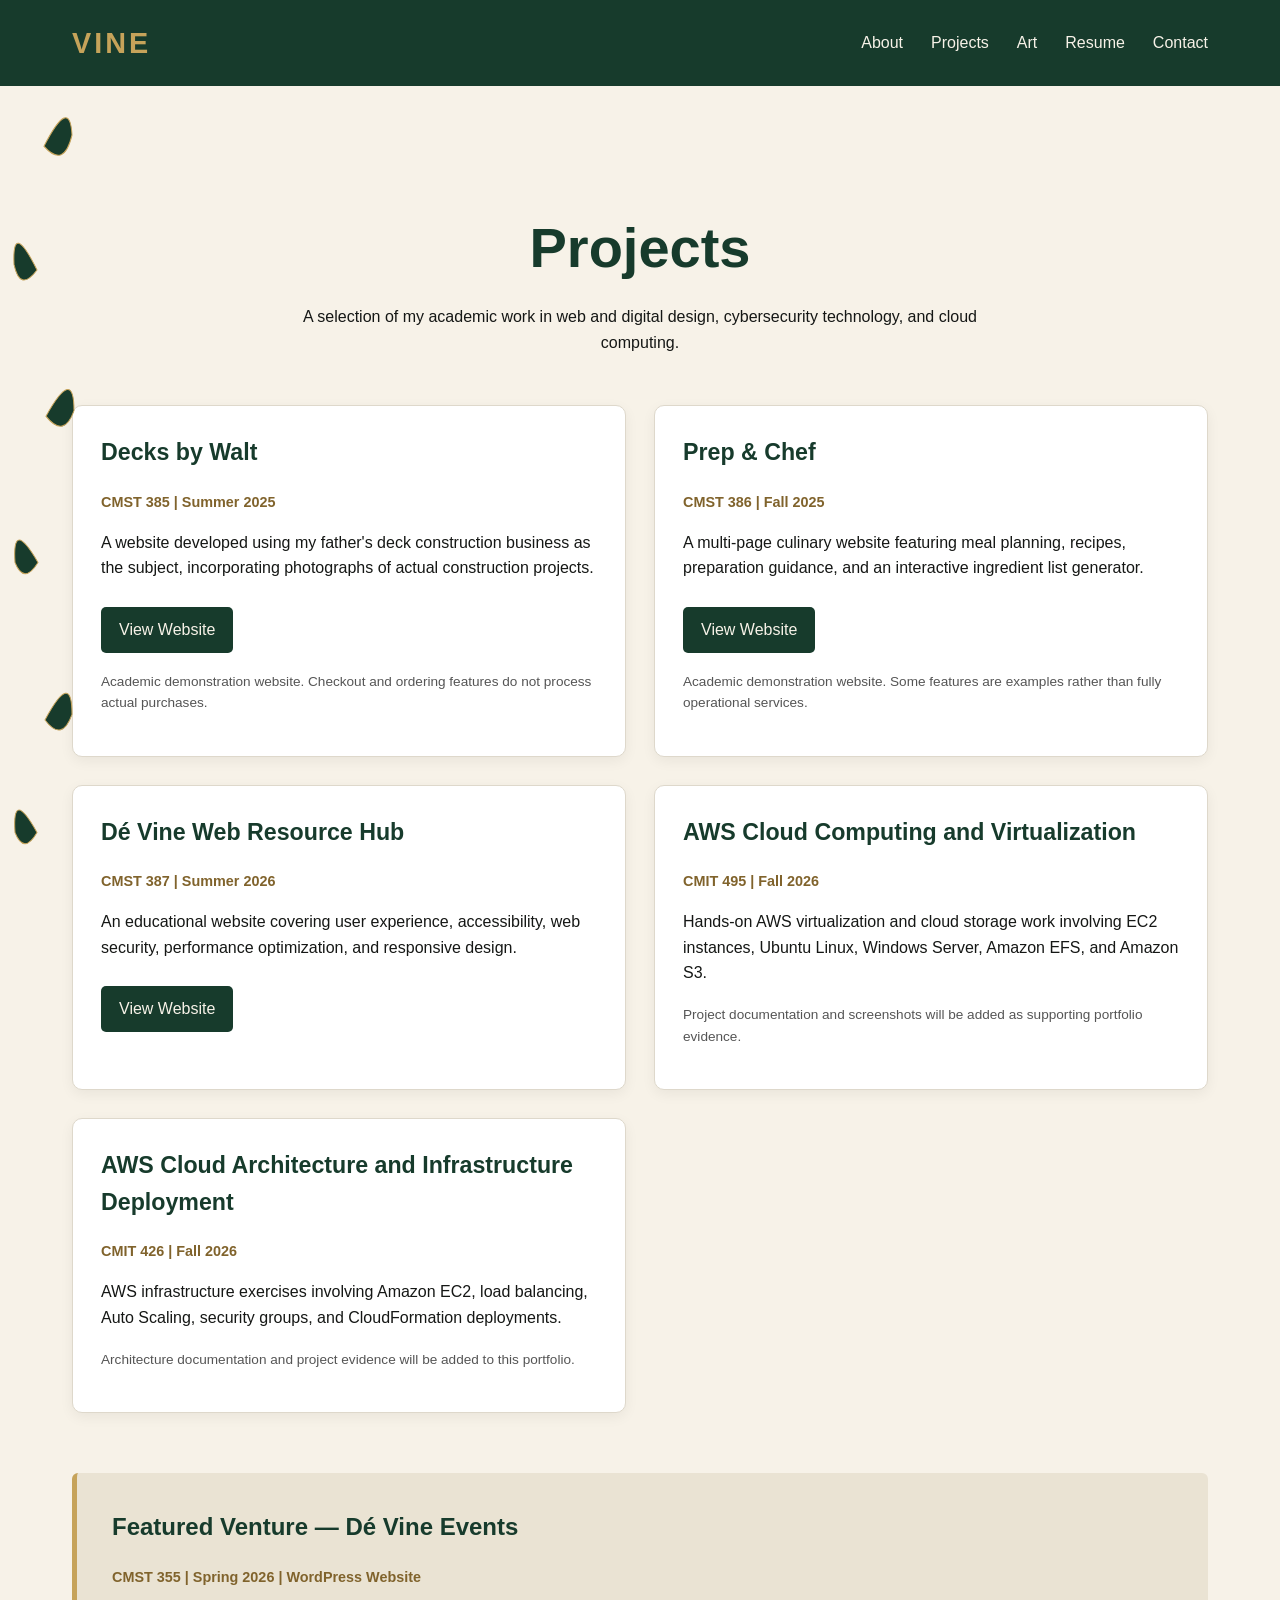
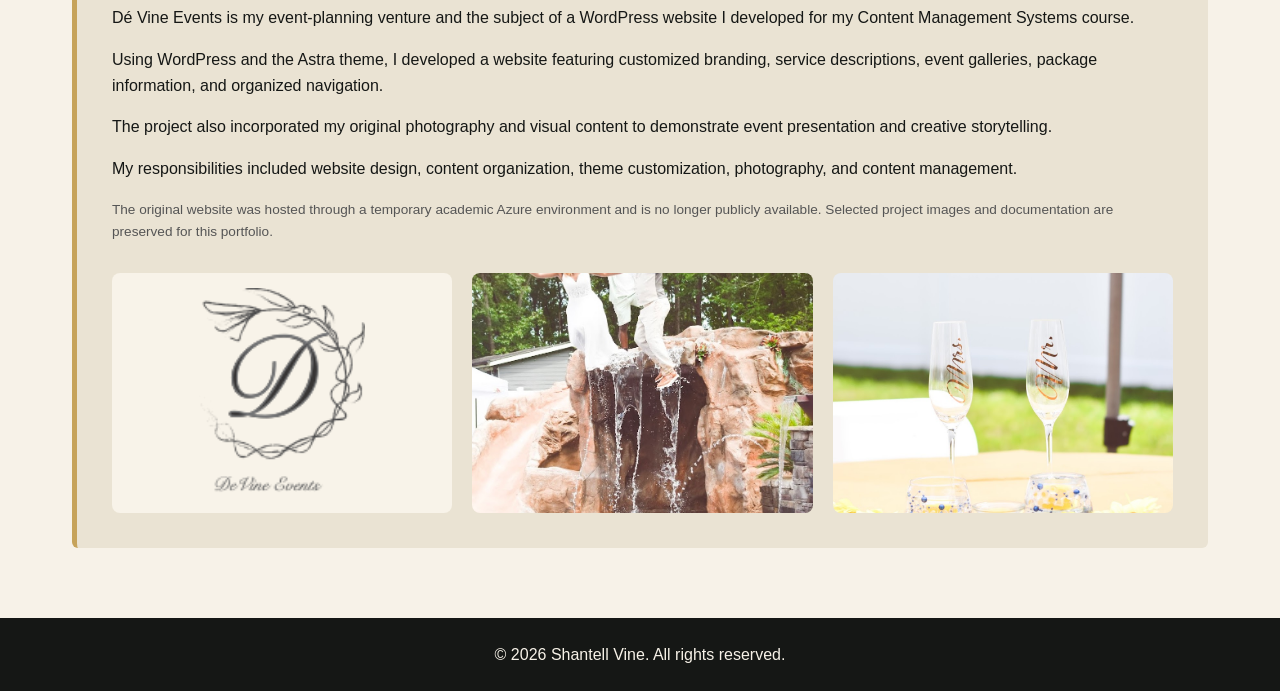
==== projects.html @ 7d953e31 "Initial VINE Portfolio website" ====
<!DOCTYPE html>
<html lang="en">
<head>
  <meta charset="UTF-8">
  <meta name="viewport" content="width=device-width, initial-scale=1.0">
  <meta name="description" content="Web design and cybersecurity projects by Shantell Vine.">
  <title>Projects | VINE</title>
  <link rel="stylesheet" href="css/styles.css">
</head>

<body>

  <!-- VINE — Decorative Living Vine -->
  <div class="living-vine" aria-hidden="true">
    <svg viewBox="0 0 65 800"
         preserveAspectRatio="none"
         xmlns="http://www.w3.org/2000/svg">

      <!-- Growing stem -->
      <path class="living-vine-stem"
            d="M 30 0
               C 55 120, 5 200, 30 300
               S 55 480, 30 580
               S 5 720, 30 800" />

      <!-- Botanical leaves -->
      <path class="living-vine-leaf"
            d="M 32 130 Q 58 85 60 120 Q 52 150 32 130 Z" />

      <path class="living-vine-leaf"
            d="M 25 240 Q 0 195 2 235 Q 8 260 25 240 Z" />

      <path class="living-vine-leaf"
            d="M 34 370 Q 62 325 62 365 Q 52 390 34 370 Z" />

      <path class="living-vine-leaf"
            d="M 26 500 Q 0 460 3 500 Q 12 520 26 500 Z" />

      <path class="living-vine-leaf"
            d="M 33 640 Q 60 595 60 635 Q 50 660 33 640 Z" />

      <path class="living-vine-leaf"
            d="M 25 740 Q 0 700 3 740 Q 12 760 25 740 Z" />

    </svg>
  </div>

  <!-- Website Header -->
  <header>
    <nav aria-label="Main navigation">
      <a href="index.html">VINE</a>
      <ul>
        <li><a href="about.html">About</a></li>
        <li><a href="projects.html" aria-current="page">Projects</a></li>
        <li><a href="art.html">Art</a></li>
        <li><a href="resume.html">Resume</a></li>
        <li><a href="contact.html">Contact</a></li>
      </ul>
    </nav>
  </header>

  <main class="projects-page">
    <section class="page-intro">
      <h1>Projects</h1>
      <p>
        A selection of my academic work in web and digital design,
        cybersecurity technology, and cloud computing.
      </p>
    </section>

    <section class="project-grid" aria-label="Academic projects">

      <!-- Project 5 -->
      <article class="project-card">
        <h2>Decks by Walt</h2>
        <p class="project-meta">CMST 385 | Summer 2025</p>
        <p>
          A website developed using my father's deck construction
          business as the subject, incorporating photographs of
          actual construction projects.
        </p>
        <a href="https://swvine.github.io/CMST-385/project4/index.html"
           target="_blank" rel="noopener noreferrer">
          View Website
        </a>
        <p class="project-notice">
          Academic demonstration website. Checkout and ordering
          features do not process actual purchases.
        </p>
      </article>

      <!-- Project 6 -->
      <article class="project-card">
        <h2>Prep &amp; Chef</h2>
        <p class="project-meta">CMST 386 | Fall 2025</p>
        <p>
          A multi-page culinary website featuring meal planning,
          recipes, preparation guidance, and an interactive
          ingredient list generator.
        </p>
        <a href="https://swvine.github.io/cmst386/project4/"
           target="_blank" rel="noopener noreferrer">
          View Website
        </a>
        <p class="project-notice">
          Academic demonstration website. Some features are
          examples rather than fully operational services.
        </p>
      </article>

      <!-- Project 7 -->
      <article class="project-card">
        <h2>Dé Vine Web Resource Hub</h2>
        <p class="project-meta">CMST 387 | Summer 2026</p>
        <p>
          An educational website covering user experience,
          accessibility, web security, performance optimization,
          and responsive design.
        </p>
        <a href="https://cmst387-umgc-svine1.azurewebsites.net/project4/"
           target="_blank" rel="noopener noreferrer">
          View Website
        </a>
      </article>

      <!-- Project 8 -->
      <article class="project-card">
        <h2>AWS Cloud Computing and Virtualization</h2>
        <p class="project-meta">CMIT 495 | Fall 2026</p>
        <p>
          Hands-on AWS virtualization and cloud storage work
          involving EC2 instances, Ubuntu Linux, Windows Server,
          Amazon EFS, and Amazon S3.
        </p>
        <p class="project-notice">
          Project documentation and screenshots will be added
          as supporting portfolio evidence.
        </p>
      </article>

      <!-- Project 9 -->
      <article class="project-card">
        <h2>AWS Cloud Architecture and Infrastructure Deployment</h2>
        <p class="project-meta">CMIT 426 | Fall 2026</p>
        <p>
          AWS infrastructure exercises involving Amazon EC2,
          load balancing, Auto Scaling, security groups,
          and CloudFormation deployments.
        </p>
        <p class="project-notice">
          Architecture documentation and project evidence
          will be added to this portfolio.
        </p>
      </article>

    </section>

    
    <!-- Featured Venture -->
    <section class="featured-venture" aria-labelledby="devine-title">
      <h2 id="devine-title">Featured Venture — Dé Vine Events</h2>

      <p class="project-meta">
        CMST 355 | Spring 2026 | WordPress Website
      </p>

      <p>
        Dé Vine Events is my event-planning venture and the
        subject of a WordPress website I developed for my
        Content Management Systems course.
      </p>

      <p>
        Using WordPress and the Astra theme, I developed
        a website featuring customized branding, service
        descriptions, event galleries, package information,
        and organized navigation.
      </p>

      <p>
        The project also incorporated my original photography
        and visual content to demonstrate event presentation
        and creative storytelling.
      </p>

      <p>
        My responsibilities included website design,
        content organization, theme customization,
        photography, and content management.
      </p>

      <p class="project-notice">
        The original website was hosted through a temporary
        academic Azure environment and is no longer publicly
        available. Selected project images and documentation
        are preserved for this portfolio.
      </p>
   
      <!-- Dé Vine Events Project Gallery -->
      <div class="devine-gallery">
        <img
          src="imgs/devine-logo.png"
          alt="Dé Vine Events original business logo"
          loading="lazy"
        >

        <img
          src="imgs/DSC_0344.jpg"
          alt="Original photography featured in the Dé Vine Events website"
          loading="lazy"
        >

        <img
          src="imgs/DSC_0024.jpg"
          alt="Champagne glasses photographed for the Dé Vine Events website"
          loading="lazy"
        >
      </div>

    </section>

  </main>

  <!-- Website Footer -->
  <footer>
    <p>&copy; 2026 Shantell Vine. All rights reserved.</p>
  </footer>

  <script src="js/living-vine.js" defer></script>
</body>
</html>
---- css/styles.css ----
/* VINE | Design • Technology • Creativity */

:root {
    --forest: #173b2c;
    --gold: #c6a35a;
    --black: #151715;
    --cream: #f7f2e8;
    --white: #ffffff;
  }
  
  * {
    box-sizing: border-box;
  }
  
  html {
    scroll-behavior: smooth;
  }
  
  body {
    margin: 0;
    background-color: var(--cream);
    color: var(--black);
    font-family: Arial, Helvetica, sans-serif;
    line-height: 1.6;
  }
  
  /* Header and navigation */
  
  header {
    background-color: var(--forest);
  }
  
  nav {
    max-width: 1200px;
    margin: 0 auto;
    padding: 20px 32px;
    display: flex;
    align-items: center;
    justify-content: space-between;
    gap: 24px;
  }
  
  nav > a {
    color: var(--gold);
    font-size: 1.8rem;
    font-weight: bold;
    letter-spacing: 3px;
    text-decoration: none;
  }
  
  nav ul {
    display: flex;
    flex-wrap: wrap;
    gap: 28px;
    margin: 0;
    padding: 0;
    list-style: none;
  }
  
  nav ul a {
    color: var(--cream);
    text-decoration: none;
    font-weight: 500;
  }
  
  nav ul a:hover,
  nav ul a:focus-visible {
    color: var(--gold);
    text-decoration: underline;
  }
  
  /* Homepage */
  
  main {
    min-height: 75vh;
  }
  
  #home {
    max-width: 1100px;
    margin: 0 auto;
    padding: 120px 32px;
    text-align: center;
  }
  
  #home h1 {
    color: var(--forest);
    font-size: clamp(2.8rem, 6vw, 5rem);
    margin-bottom: 8px;
  }
  
  #home p:first-of-type {
    color: #80632c;
    font-size: 1.35rem;
    letter-spacing: 2px;
  }
  
  #home p:last-of-type {
    max-width: 650px;
    margin: 28px auto 0;
    font-size: 1.1rem;
  }
  
  /* Footer */
  
  footer {
    background-color: var(--black);
    color: var(--cream);
    text-align: center;
    padding: 24px;
  }
  
  footer p {
    margin: 0;
  }
  
  /* Responsive navigation */
  
  @media (max-width: 700px) {
    nav {
      flex-direction: column;
      text-align: center;
    }
  
    nav ul {
      justify-content: center;
      gap: 14px 20px;
    }
  
    #home {
      padding: 80px 20px;
    }
  }

/* About Page */

.about-section {
    max-width: 900px;
    margin: 0 auto;
    padding: 80px 32px;
  }
  
  .about-section h1 {
    color: var(--forest);
    font-size: clamp(2.2rem, 5vw, 3.5rem);
    text-align: center;
    margin-bottom: 12px;
  }
  
  .about-section h2 {
    color: #80632c;
    font-size: 1.3rem;
    text-align: center;
    margin-bottom: 40px;
  }
  
  .about-section p {
    margin-bottom: 24px;
    font-size: 1.05rem;
  }
  
  @media (max-width: 700px) {
    .about-section {
      padding: 50px 20px;
    }
  }

/* Projects Page */

.projects-page {
    max-width: 1200px;
    margin: 0 auto;
    padding: 70px 32px;
  }
  
  .page-intro {
    text-align: center;
    margin-bottom: 50px;
  }
  
  .page-intro h1 {
    color: var(--forest);
    font-size: clamp(2.2rem, 5vw, 3.5rem);
    margin-bottom: 12px;
  }
  
  .page-intro p {
    max-width: 700px;
    margin: 0 auto;
  }
  
  .project-grid {
    display: grid;
    grid-template-columns: repeat(2, minmax(0, 1fr));
    gap: 28px;
  }
  
  .project-card {
    background: var(--white);
    border: 1px solid #ded8cb;
    border-radius: 10px;
    padding: 28px;
    box-shadow: 0 4px 14px rgba(0, 0, 0, 0.06);
  }
  
  .project-card h2 {
    color: var(--forest);
    margin-top: 0;
    font-size: 1.45rem;
  }
  
  .project-meta {
    color: #80632c;
    font-weight: bold;
    font-size: 0.9rem;
  }
  
  .project-card a {
    display: inline-block;
    background: var(--forest);
    color: var(--cream);
    padding: 10px 18px;
    border-radius: 5px;
    text-decoration: none;
    margin-top: 10px;
  }
  
  .project-card a:hover,
  .project-card a:focus-visible {
    background: #285b43;
  }
  
  .project-notice {
    font-size: 0.85rem;
    color: #555;
    margin-top: 18px;
  }
  
  .featured-venture {
    margin-top: 60px;
    padding: 35px;
    background: #eae3d3;
    border-left: 5px solid var(--gold);
    border-radius: 6px;
  }
  
  .featured-venture h2 {
    color: var(--forest);
    margin-top: 0;
  }
  
  @media (max-width: 700px) {
    .projects-page {
      padding: 50px 20px;
    }
  
    .project-grid {
      grid-template-columns: 1fr;
    }
  
    .featured-venture {
      padding: 24px;
    }
  }

/* =====================================
   VINE — Interactive Art Gallery
===================================== */

.art-section {
    max-width: 1200px;
    margin: 0 auto;
    padding: 80px 30px;
    text-align: center;
  }
  
  .art-section h1 {
    color: #173e30;
    font-size: 3rem;
    margin-bottom: 20px;
  }
  
  .art-intro {
    max-width: 700px;
    margin: 0 auto 45px;
    line-height: 1.7;
  }
  
  .art-gallery {
    display: grid;
    grid-template-columns: repeat(2, minmax(0, 1fr));
    gap: 30px;
  }
  
  .art-card {
    background: #fff;
    border: 1px solid #e1d8c8;
    border-radius: 12px;
    padding: 18px;
    cursor: pointer;
    text-align: center;
    transition: transform 0.3s ease, box-shadow 0.3s ease;
  }
  
  .art-card:hover,
  .art-card:focus-visible {
    transform: translateY(-8px);
    box-shadow: 0 12px 28px rgba(0, 0, 0, 0.15);
  }
  
  .art-card img {
    width: 100%;
    height: 320px;
    object-fit: contain;
    background: #f7f2e9;
    border-radius: 8px;
  }
  
  .art-card span {
    display: block;
    margin-top: 18px;
    font-size: 1.2rem;
    font-weight: 700;
    color: #173e30;
  }
  
  /* Enlarged artwork viewer */
  
  #art-lightbox {
    width: min(92vw, 900px);
    max-height: 90vh;
    padding: 30px;
    border: 2px solid #b99545;
    border-radius: 14px;
    background: #f7f2e9;
    color: #173e30;
    text-align: center;
    overflow-y: auto;
  }
  
  #art-lightbox::backdrop {
    background: rgba(0, 0, 0, 0.85);
  }
  
  #lightbox-image {
    display: block;
    max-width: 100%;
    max-height: 55vh;
    width: auto;
    height: auto;
    margin: 0 auto 20px;
    object-fit: contain;
  }
  
  #lightbox-title {
    margin-bottom: 10px;
  }
  
  #lightbox-course {
    color: #8a692b;
    font-weight: 700;
  }
  
  #lightbox-description {
    line-height: 1.7;
    margin: 15px auto;
    max-width: 700px;
  }
  
  #close-lightbox {
    position: absolute;
    top: 10px;
    right: 15px;
    border: none;
    background: transparent;
    color: #173e30;
    font-size: 2rem;
    cursor: pointer;
  }
  
  .lightbox-controls {
    display: flex;
    justify-content: center;
    gap: 20px;
    margin-top: 20px;
  }
  
  .lightbox-controls button {
    padding: 12px 24px;
    background: #173e30;
    color: #fff;
    border: 1px solid #b99545;
    border-radius: 6px;
    cursor: pointer;
    transition: background 0.2s ease;
  }
  
  .lightbox-controls button:hover {
    background: #8a692b;
  }
  
  @media (max-width: 700px) {
    .art-gallery {
      grid-template-columns: 1fr;
    }
  
    .art-section {
      padding: 50px 20px;
    }
  
    .art-card img {
      height: 260px;
    }
  
    #art-lightbox {
      padding: 40px 15px 20px;
    }
  }
  
  @media (prefers-reduced-motion: reduce) {
    .art-card,
    .lightbox-controls button {
      transition: none;
    }
  }

/* =====================================
   VINE — Resume Page
===================================== */

.resume-section {
    max-width: 1100px;
    margin: 0 auto;
    padding: 80px 30px;
    text-align: center;
  }
  
  .resume-section h1 {
    color: #173e30;
    font-size: 3rem;
    margin-bottom: 20px;
  }
  
  .resume-intro {
    max-width: 750px;
    margin: 0 auto 35px;
    line-height: 1.7;
  }
  
  .resume-actions {
    display: flex;
    justify-content: center;
    flex-wrap: wrap;
    gap: 20px;
    margin-bottom: 35px;
  }
  
  .resume-button {
    display: inline-block;
    padding: 14px 28px;
    background: #173e30;
    color: #fff;
    text-decoration: none;
    font-weight: 700;
    border: 2px solid #b99545;
    border-radius: 8px;
    transition: transform 0.25s ease,
                background 0.25s ease;
  }
  
  .resume-button:hover,
  .resume-button:focus-visible {
    background: #8a692b;
    color: #fff;
    transform: translateY(-3px);
  }
  
  .resume-download {
    background: #b99545;
    color: #173e30;
  }
  
  .resume-download:hover,
  .resume-download:focus-visible {
    background: #173e30;
    color: #fff;
  }
  
  .resume-viewer {
    width: 100%;
    height: 750px;
    background: #fff;
    border: 2px solid #b99545;
    border-radius: 12px;
    overflow: hidden;
    box-shadow: 0 10px 30px rgba(0, 0, 0, 0.12);
  }
  
  .resume-viewer iframe {
    width: 100%;
    height: 100%;
    border: none;
  }
  
  @media (max-width: 700px) {
    .resume-section {
      padding: 50px 20px;
    }
  
    .resume-section h1 {
      font-size: 2.2rem;
    }
  
    .resume-viewer {
      height: 550px;
    }
  
    .resume-actions {
      flex-direction: column;
      align-items: center;
    }
  
    .resume-button {
      width: min(100%, 280px);
    }
  }
  
  @media (prefers-reduced-motion: reduce) {
    .resume-button {
      transition: none;
    }
  }

/* =====================================
   VINE — Resume Image Preview
===================================== */

.resume-preview {
  max-width: 850px;
  margin: 0 auto;
  text-align: center;
}

.resume-preview a {
  display: block;
  border: 2px solid #b99545;
  border-radius: 12px;
  overflow: hidden;
  background: #fff;
  box-shadow: 0 10px 30px rgba(0, 0, 0, 0.12);
  transition: transform 0.3s ease,
              box-shadow 0.3s ease;
}

.resume-preview a:hover,
.resume-preview a:focus-visible {
  transform: translateY(-5px);
  box-shadow: 0 15px 35px rgba(0, 0, 0, 0.18);
}

.resume-preview-image {
  display: block;
  width: 100%;
  height: auto;
}

.resume-preview-caption {
  margin-top: 18px;
  color: #173e30;
  font-size: 0.95rem;
}

@media (prefers-reduced-motion: reduce) {
  .resume-preview a {
    transition: none;
  }
}

/* =====================================
   VINE — HTML Professional Resume
===================================== */

.resume-content {
  max-width: 850px;
  margin: 40px auto 0;
  padding: 50px;
  background: #ffffff;
  border: 2px solid #b99545;
  border-radius: 12px;
  text-align: left;
  box-shadow: 0 10px 30px rgba(0, 0, 0, 0.10);
}

.resume-header {
  text-align: center;
  margin-bottom: 35px;
  padding-bottom: 25px;
  border-bottom: 2px solid #b99545;
}

.resume-header h2 {
  color: #173e30;
  font-size: 2rem;
  margin-bottom: 10px;
}

.resume-header p {
  color: #8a692b;
  font-weight: 700;
  margin: 0;
}

.resume-detail {
  margin-bottom: 32px;
  text-align: left;
}

.resume-detail h3 {
  color: #173e30;
  font-size: 1.3rem;
  text-transform: uppercase;
  border-bottom: 1px solid #d9c59c;
  padding-bottom: 8px;
  margin-bottom: 15px;
}

.resume-detail h4 {
  color: #173e30;
  font-size: 1.05rem;
  margin: 20px 0 8px;
}

.resume-detail p {
  color: #222222;
  line-height: 1.7;
  margin-bottom: 12px;
}

@media (max-width: 700px) {
  .resume-content {
    padding: 25px 20px;
  }

  .resume-header h2 {
    font-size: 1.6rem;
  }

  .resume-detail h3 {
    font-size: 1.15rem;
  }
}

/* =====================================
   VINE — Resume Print Layout
===================================== */

@media print {
  @page {
    size: letter;
    margin: 0.5in;
  }

  body {
    background: white !important;
    color: black;
  }

  header,
  footer,
  .resume-section > h1,
  .resume-intro,
  .resume-actions {
    display: none !important;
  }

  .resume-section {
    max-width: none;
    margin: 0;
    padding: 0;
  }

  .resume-content {
    max-width: none;
    margin: 0;
    padding: 0;
    border: none;
    border-radius: 0;
    box-shadow: none;
  }

  .resume-header {
    margin-bottom: 15px;
    padding-bottom: 10px;
  }

  .resume-detail {
    margin-bottom: 15px;
    break-inside: auto;
  }

  .resume-detail h3,
  .resume-detail h4 {
    break-after: avoid;
  }

  .resume-detail p {
    line-height: 1.4;
    margin-bottom: 8px;
  }
}

/* =====================================
   CONTACT PAGE
===================================== */

.contact-section {
  max-width: 850px;
  margin: 0 auto;
  padding: 70px 30px 90px;
}

.contact-section h1 {
  color: #173b2d;
  font-size: 2.5rem;
  margin-bottom: 20px;
  text-align: center;
}

.contact-section > p {
  max-width: 650px;
  margin: 0 auto 45px;
  text-align: center;
  line-height: 1.8;
  font-size: 1.05rem;
}

.contact-form {
  background: #ffffff;
  border: 1px solid #d8c59a;
  border-radius: 12px;
  padding: 40px;
  box-shadow: 0 8px 25px rgba(0, 0, 0, 0.08);
}

.contact-form .form-group {
  display: flex;
  flex-direction: column;
  margin-bottom: 24px;
}

.contact-form label {
  color: #173b2d;
  font-weight: 600;
  margin-bottom: 8px;
}

.contact-form input,
.contact-form textarea {
  width: 100%;
  box-sizing: border-box;
  padding: 13px 15px;
  border: 1px solid #b9b9b9;
  border-radius: 6px;
  background: #fff;
  color: #222;
  font: inherit;
}

.contact-form textarea {
  resize: vertical;
  min-height: 150px;
}

.contact-form input:focus,
.contact-form textarea:focus {
  outline: 2px solid #b89b5e;
  outline-offset: 2px;
  border-color: #173b2d;
}

.contact-submit {
  display: block;
  width: 100%;
  padding: 15px 24px;
  background: #173b2d;
  color: #ffffff;
  border: 2px solid #b89b5e;
  border-radius: 6px;
  font: inherit;
  font-weight: 600;
  cursor: pointer;
  transition: background 0.2s ease;
}

.contact-submit:hover {
  background: #285843;
}

@media (max-width: 600px) {
  .contact-section {
    padding: 45px 20px 65px;
  }

  .contact-section h1 {
    font-size: 2rem;
  }

  .contact-form {
    padding: 24px 20px;
  }
}

/* =====================================
   HOMEPAGE — EXPLORE BUTTON
===================================== */

.home-button {
  display: inline-block;
  margin-top: 30px;
  padding: 14px 30px;
  background-color: #173b2d;
  color: #ffffff;
  border: 2px solid #b89b5e;
  border-radius: 6px;
  font-weight: 600;
  text-decoration: none;
  transition: background-color 0.2s ease,
              transform 0.2s ease;
}

.home-button:hover {
  background-color: #285843;
  transform: translateY(-3px);
}

.home-button:focus-visible {
  outline: 3px solid #b89b5e;
  outline-offset: 4px;
}

/* =====================================
   HOMEPAGE — SPECIALTY CARDS
===================================== */

.home-specialties {
  max-width: 1200px;
  margin: 0 auto;
  padding: 60px 30px 90px;
  text-align: center;
}

.home-specialties h2 {
  color: #173b2d;
  font-size: 2rem;
  margin-bottom: 35px;
}

.specialty-grid {
  display: grid;
  grid-template-columns: repeat(3, minmax(0, 1fr));
  gap: 24px;
}

.specialty-card {
  display: flex;
  flex-direction: column;
  padding: 35px 25px;
  background: #ffffff;
  border: 1px solid #d8c59a;
  border-radius: 12px;
  text-decoration: none;
  color: #222222;
  box-shadow: 0 6px 20px rgba(0, 0, 0, 0.06);
  transition: transform 0.25s ease,
              box-shadow 0.25s ease;
}

.specialty-card:hover {
  transform: translateY(-6px);
  box-shadow: 0 12px 28px rgba(0, 0, 0, 0.12);
}

.specialty-card h3 {
  color: #173b2d;
  font-size: 1.3rem;
  margin-bottom: 15px;
}

.specialty-card p {
  line-height: 1.7;
  flex-grow: 1;
  margin-bottom: 25px;
}

.specialty-card span {
  color: #8b6a2e;
  font-weight: 600;
}

.specialty-card:focus-visible {
  outline: 3px solid #b89b5e;
  outline-offset: 4px;
}

@media (max-width: 800px) {
  .specialty-grid {
    grid-template-columns: 1fr;
  }
}

/* =====================================
   HOMEPAGE — ENTRANCE ANIMATIONS
===================================== */

/* Fade in and move upward */
@keyframes vineFadeUp {
  from {
    opacity: 0;
    transform: translateY(25px);
  }

  to {
    opacity: 1;
    transform: translateY(0);
  }
}

/* Homepage introduction */
#home h1 {
  animation: vineFadeUp 0.8s ease-out both;
}

#home p {
  animation: vineFadeUp 0.8s ease-out both;
}

#home p:first-of-type {
  animation-delay: 0.15s;
}

#home p:last-of-type {
  animation-delay: 0.3s;
}

/* Explore My Work button */
#home .home-button {
  animation: vineFadeUp 0.8s ease-out 0.45s both;
}

/* Specialty section heading */
.home-specialties h2 {
  animation: vineFadeUp 0.8s ease-out 0.55s both;
}

/* Specialty cards — staggered appearance */
.specialty-card {
  animation: vineFadeUp 0.8s ease-out both;
}

.specialty-card:nth-child(1) {
  animation-delay: 0.65s;
}

.specialty-card:nth-child(2) {
  animation-delay: 0.8s;
}

.specialty-card:nth-child(3) {
  animation-delay: 0.95s;
}

/* Accessibility: respect reduced-motion settings */
@media (prefers-reduced-motion: reduce) {
  #home h1,
  #home p,
  #home .home-button,
  .home-specialties h2,
  .specialty-card {
    animation: none;
  }
}

/* =====================================
   VINE — ANIMATED BOTANICAL INTRO
===================================== */

.vine-intro {
  position: fixed;
  inset: 0;
  z-index: 9999;
  display: flex;
  align-items: center;
  justify-content: center;
  overflow: hidden;
  background: #080d0d;
  color: #d7b56d;
  isolation: isolate;
}

.vine-intro-art {
  position: absolute;
  inset: 0;
  z-index: -1;
  overflow: hidden;
}

.vine-intro-art img {
  width: 100%;
  height: 100%;
  object-fit: cover;
  object-position: center;
  animation: vineIntroZoom 5s ease-out both;
}

/* Dark overlay keeps the gold lettering readable */
.vine-intro-art::after {
  content: "";
  position: absolute;
  inset: 0;
  background: rgba(0, 0, 0, 0.38);
}

.vine-intro-brand {
  position: relative;
  text-align: center;
  padding: 20px;
  text-shadow: 0 3px 18px rgba(0, 0, 0, 0.9);
}

.vine-intro-brand h2 {
  color: #e1bc70;
  font-size: clamp(4rem, 12vw, 9rem);
  letter-spacing: 0.2em;
  margin: 0 0 15px;
  animation: vineIntroReveal 1.5s ease-out 0.5s both;
}

.vine-intro-brand p {
  color: #f2dfb5;
  font-size: clamp(0.85rem, 2vw, 1.3rem);
  letter-spacing: 0.12em;
  animation: vineIntroReveal 1.5s ease-out 1.2s both;
}

.vine-intro-skip {
  position: absolute;
  right: 30px;
  bottom: 30px;
  padding: 12px 22px;
  background: rgba(8, 13, 13, 0.75);
  color: #f2dfb5;
  border: 1px solid #d7b56d;
  border-radius: 6px;
  font: inherit;
  cursor: pointer;
}

.vine-intro-skip:hover {
  background: #173b2d;
}

.vine-intro-skip:focus-visible {
  outline: 3px solid #f2dfb5;
  outline-offset: 4px;
}

.vine-intro.is-closing {
  opacity: 0;
  visibility: hidden;
  pointer-events: none;
  transition: opacity 0.8s ease,
              visibility 0.8s ease;
}

@keyframes vineIntroZoom {
  from {
    transform: scale(1.12);
    filter: brightness(0.65);
  }

  to {
    transform: scale(1);
    filter: brightness(1);
  }
}

@keyframes vineIntroReveal {
  from {
    opacity: 0;
    transform: translateY(25px);
  }

  to {
    opacity: 1;
    transform: translateY(0);
  }
}

@media (prefers-reduced-motion: reduce) {
  .vine-intro-art img,
  .vine-intro-brand h2,
  .vine-intro-brand p {
    animation: none;
  }

  .vine-intro.is-closing {
    transition: none;
  }
}

/* Dé Vine Events Project Gallery */

.devine-gallery {
  display: grid;
  grid-template-columns: repeat(3, minmax(0, 1fr));
  gap: 20px;
  margin-top: 30px;
  align-items: center;
}

.devine-gallery img {
  width: 100%;
  height: 240px;
  object-fit: cover;
  border-radius: 8px;
  display: block;
}

.devine-gallery img:first-child {
  object-fit: contain;
  background-color: #f8f3e9;
  padding: 15px;
  box-sizing: border-box;
}

@media (max-width: 768px) {
  .devine-gallery {
    grid-template-columns: 1fr;
  }

  .devine-gallery img {
    height: 260px;
  }
}

/* =====================================
   VINE — LIVING VINE ANIMATION
===================================== */

.living-vine {
  position: fixed;
  top: 0;
  left: 12px;
  width: 65px;
  height: 100vh;
  z-index: 20;
  pointer-events: none;
  overflow: hidden;
}

.living-vine svg {
  width: 100%;
  height: 100%;
  overflow: visible;
}

.living-vine-stem {
  fill: none;
  stroke: #c6a35a;
  stroke-width: 2.5;
  stroke-linecap: round;
  stroke-dasharray: 1000;
  stroke-dashoffset: 1000;
  transition: stroke-dashoffset 0.2s linear;
}

.living-vine-leaf {
  fill: #173b2c;
  stroke: #c6a35a;
  stroke-width: 1;
  opacity: 0;
  transform-box: fill-box;
  transform-origin: center;
  transform: scale(0.3);
  transition: opacity 0.6s ease,
              transform 0.6s ease;
}

.living-vine-leaf.is-visible {
  opacity: 1;
  transform: scale(1);
}

/* Smaller vine for mobile screens */
@media (max-width: 700px) {
  .living-vine {
    left: 2px;
    width: 30px;
    opacity: 0.65;
  }
}

/* Accessibility — reduced motion */
@media (prefers-reduced-motion: reduce) {
  .living-vine-stem,
  .living-vine-leaf {
    transition: none;
  }
}

/* =====================================
   VINE WORLD — HOMEPAGE ENTRANCE
===================================== */

.world-entrance {
  text-align: center;
  padding: 70px 20px 90px;
  max-width: 900px;
  margin: 0 auto;
}

.world-entrance h2 {
  color: #173b2c;
  font-size: clamp(1.8rem, 4vw, 2.5rem);
  margin-bottom: 20px;
}

.world-entrance p {
  max-width: 650px;
  margin: 0 auto 30px;
  line-height: 1.7;
}

.world-entrance .home-button {
  display: inline-block;
}
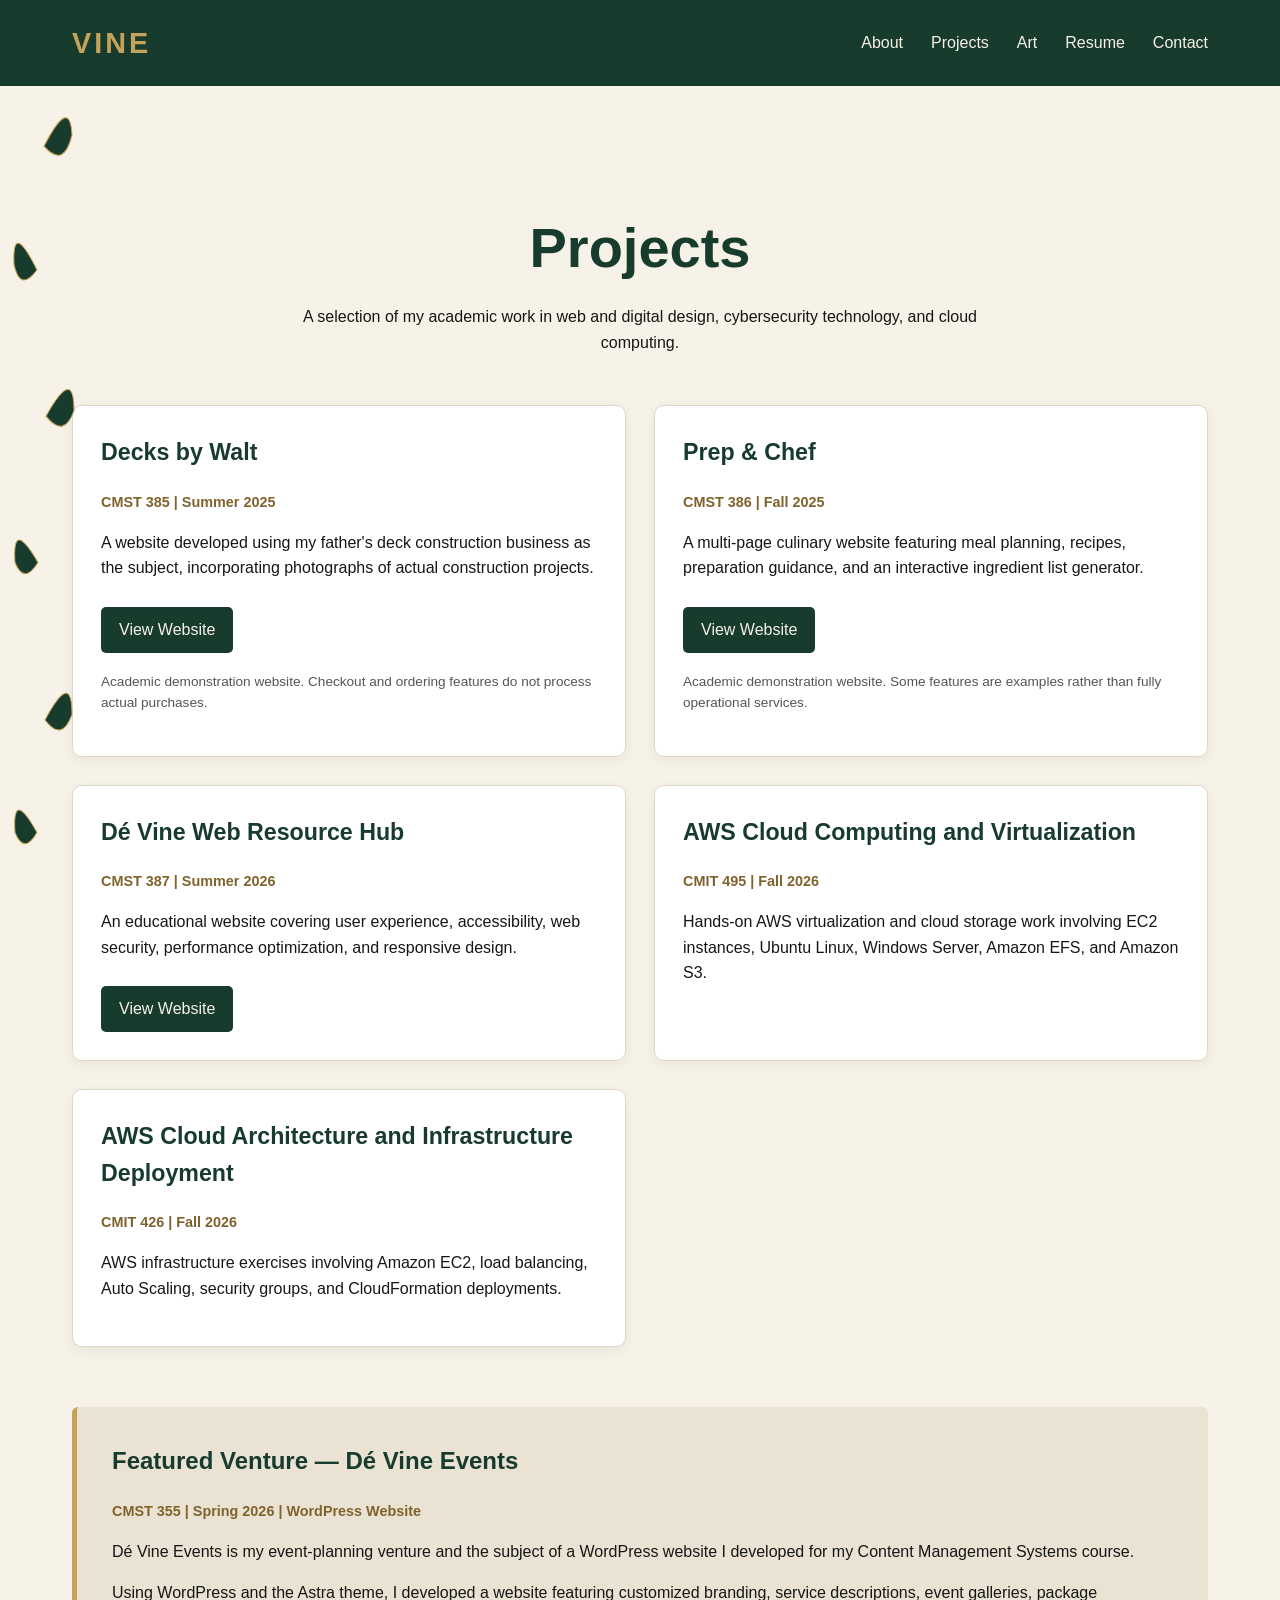
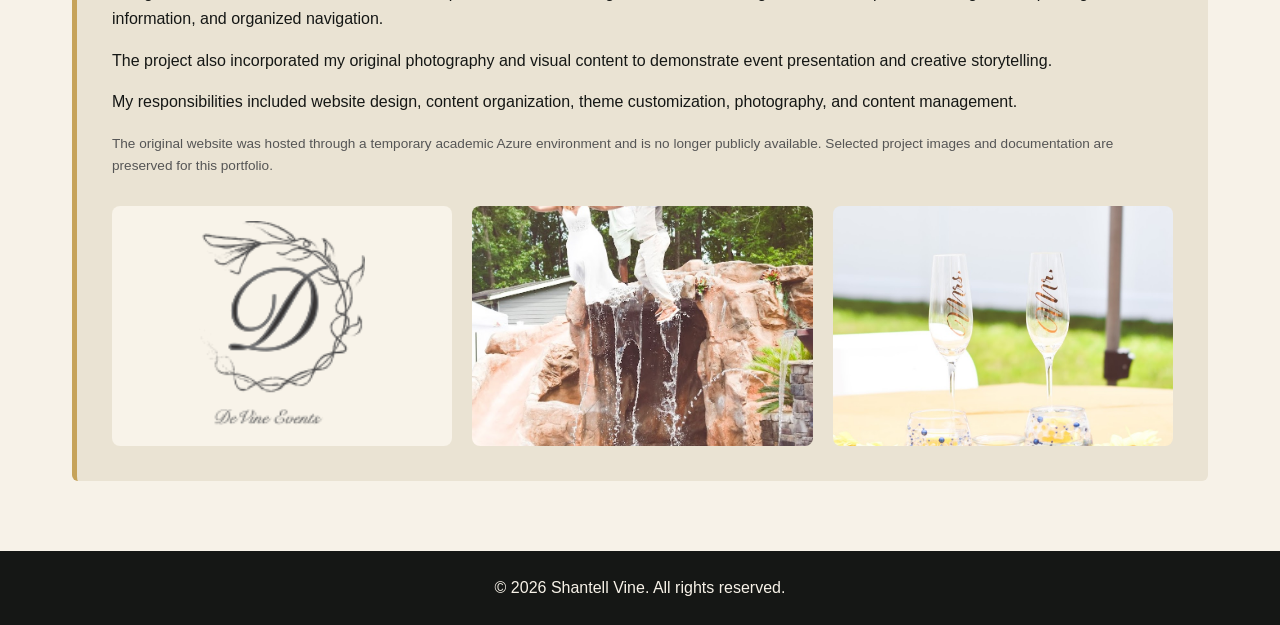
==== commit 5ab36a8e: "Initial VINE Portfolio website" ====
--- a/projects.html
+++ b/projects.html
@@ -133,10 +133,7 @@
           involving EC2 instances, Ubuntu Linux, Windows Server,
           Amazon EFS, and Amazon S3.
         </p>
-        <p class="project-notice">
-          Project documentation and screenshots will be added
-          as supporting portfolio evidence.
-        </p>
+       
       </article>
 
       <!-- Project 9 -->
@@ -148,10 +145,7 @@
           load balancing, Auto Scaling, security groups,
           and CloudFormation deployments.
         </p>
-        <p class="project-notice">
-          Architecture documentation and project evidence
-          will be added to this portfolio.
-        </p>
+        
       </article>
 
     </section>
